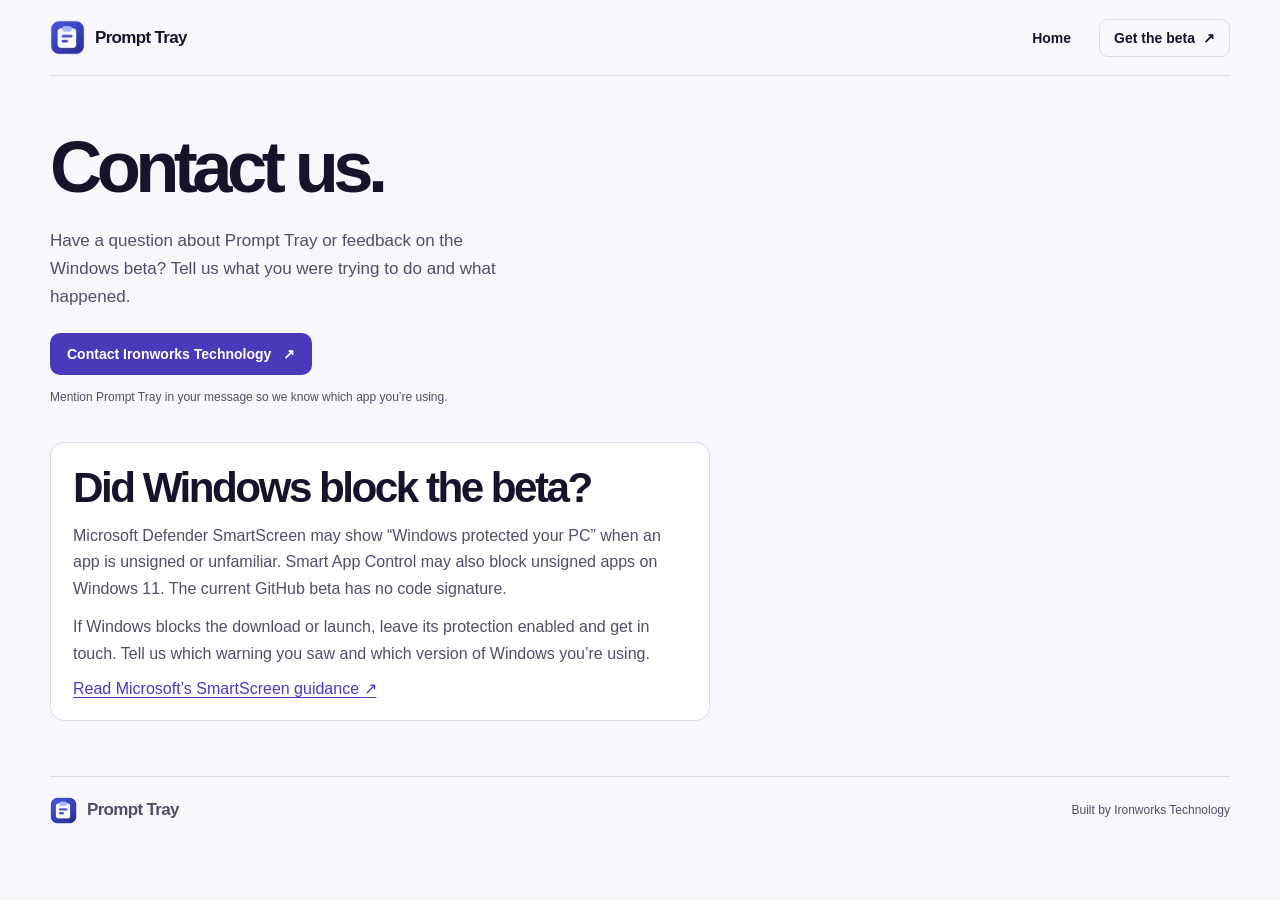
==== docs/contact/index.html @ 01319935 "Add Prompt Tray contact and download help" ====
<!doctype html>
<html lang="en">
<head>
  <meta charset="utf-8">
  <meta name="viewport" content="width=device-width, initial-scale=1">
  <meta name="description" content="Contact Ironworks Technology about Prompt Tray or get help with Windows beta download warnings.">
  <title>Contact Prompt Tray | Ironworks Technology</title>
  <link rel="icon" href="../icon.png">
  <link rel="stylesheet" href="../styles.css">
</head>
<body>
  <a class="skip" href="#main">Skip to content</a>
  <header class="nav wrap">
    <a class="brand" href="../"><img src="../icon.png" alt="" width="35" height="35">Prompt Tray</a>
    <nav aria-label="Main navigation"><a href="../">Home</a><a class="nav-download" href="../#download">Get the beta <span aria-hidden="true">↗</span></a></nav>
  </header>
  <main id="main" class="wrap contact">
    <h1>Contact us.</h1>
    <p class="intro">Have a question about Prompt Tray or feedback on the Windows beta? Tell us what you were trying to do and what happened.</p>
    <a class="button primary" href="https://www.ironworkstechnology.com/contact">Contact Ironworks Technology <span aria-hidden="true">↗</span></a>
    <p class="fine">Mention Prompt Tray in your message so we know which app you’re using.</p>
    <section class="contact-help" id="windows-warning">
      <h2>Did Windows block the beta?</h2>
      <p>Microsoft Defender SmartScreen may show “Windows protected your PC” when an app is unsigned or unfamiliar. Smart App Control may also block unsigned apps on Windows 11. The current GitHub beta has no code signature.</p>
      <p>If Windows blocks the download or launch, leave its protection enabled and get in touch. Tell us which warning you saw and which version of Windows you’re using.</p>
      <a href="https://learn.microsoft.com/windows/apps/package-and-deploy/smartscreen-reputation">Read Microsoft’s SmartScreen guidance <span aria-hidden="true">↗</span></a>
    </section>
  </main>
  <footer class="site-footer wrap"><a class="brand" href="../"><img src="../icon.png" alt="" width="27" height="27">Prompt Tray</a><a href="https://www.ironworkstechnology.com/">Built by Ironworks Technology</a></footer>
</body>
</html>
---- docs/styles.css ----
:root{color-scheme:light;--ink:#17132b;--sub:#544c68;--brand:#4b39bc;--paper:#f8f7fc;--line:#ded9eb;--lav:#eee9ff;--mono:"Space Mono",monospace;font-family:Manrope,"Segoe UI",sans-serif;color:var(--ink);background:var(--paper);scroll-behavior:smooth}
*{box-sizing:border-box}body{margin:0}a{color:inherit;text-decoration:none}button,input{font:inherit}button,a,summary{touch-action:manipulation}button{cursor:pointer}img{display:block}h1,h2,h3,p{margin:0}p{line-height:1.65}section[id],div[id="demo"]{scroll-margin-top:22px}:focus-visible{outline:3px solid #7357e5;outline-offset:4px}.wrap{width:min(1180px,calc(100% - 80px));margin-inline:auto}.skip{position:absolute;left:16px;top:8px;padding:10px;background:white;transform:translateY(-180%);z-index:2}.skip:focus{transform:none}
.nav{height:76px;display:flex;align-items:center;justify-content:space-between;border-bottom:1px solid var(--line)}.brand{display:inline-flex;align-items:center;gap:10px;font-size:17px;font-weight:800;letter-spacing:-.04em}.nav nav{display:flex;align-items:center;gap:28px;font-size:14px;font-weight:700}.nav nav a:hover,.text-link:hover{color:var(--brand)}.nav-download{display:flex;gap:8px;align-items:center;border:1px solid var(--line);border-radius:9px;padding:10px 14px}
.hero{padding-block:70px 64px;display:grid;grid-template-columns:.93fr 1.07fr;gap:52px;align-items:center}.platform{display:flex;align-items:center;gap:9px;color:var(--brand);font:12px var(--mono);margin-bottom:18px}.platform span{background:#7259e7;width:8px;height:8px;border-radius:50%}h1{font-size:clamp(47px,5.65vw,80px);line-height:1.01;letter-spacing:-.077em;font-weight:800;max-width:620px}h1 em{font-style:normal;color:var(--brand)}.intro{max-width:450px;color:var(--sub);font-size:17px;margin-top:23px}.hero-actions{display:flex;flex-wrap:wrap;align-items:center;gap:15px 20px;margin-top:26px}.button{display:inline-flex;align-items:center;justify-content:center;gap:12px;border-radius:10px;padding:13px 17px;font-size:14px;font-weight:800;white-space:nowrap}.primary{background:var(--brand);color:white}.primary:hover{background:#382694}.text-link{font-size:14px;font-weight:800}.fine{font-size:12px;color:var(--sub);margin-top:13px}
.hero-stage{isolation:isolate;position:relative;overflow:hidden;min-width:0;display:grid;justify-items:center;align-content:center;gap:20px;padding:22px clamp(18px,4vw,44px);min-height:440px;background:radial-gradient(ellipse at 8% 2%,#d9cbff 0%,transparent 61%),radial-gradient(ellipse at 83% 96%,#e5dcff 0%,transparent 64%),#eee9fc;border:1px solid #ded5fc;border-radius:24px}.hero-stage:before{content:"";position:absolute;inset:0;z-index:-1;background:radial-gradient(#a491dc 1px,transparent 1px) 0 0/20px 20px;opacity:.36}.stage-label{justify-self:start;font:11px var(--mono);color:#4f3b91;letter-spacing:.075em}.launcher{width:100%;max-width:475px;background:#fff;border:1px solid #e4ddf8;border-radius:15px;overflow:hidden;box-shadow:0 18px 44px #412d8540;color:#211939}.launcher-title{display:flex;align-items:center;gap:8px;padding:10px 14px;font-size:12px;border-bottom:1px solid #efebf6}.window-controls{margin-left:auto;color:#776b95;font-size:14px}.search{margin:12px 12px 6px;display:flex;align-items:center;gap:11px;background:#f7f4fc;padding:9px 12px;border:1px solid #e3dcee;border-radius:8px}.search:focus-within{outline:2px solid #7357e5}.search input{width:100%;min-width:0;background:transparent;border:0;outline:none;color:#211939;font-size:14px}.search input::placeholder{color:#645977}.magnifier{border:1.6px solid #695a87;border-radius:50%;width:11px;height:11px;position:relative;flex:none;margin-right:2px}.magnifier:after{content:"";position:absolute;right:-4px;bottom:-3px;width:5px;height:1.6px;background:#695a87;transform:rotate(45deg)}
.results{min-height:174px;display:grid;align-content:start;gap:2px;padding:0 8px 5px}.result{width:100%;display:grid;grid-template-columns:auto minmax(0,1fr) auto;gap:9px;align-items:center;text-align:left;border:0;border-radius:7px;padding:6px 8px;background:white;color:#261d40;min-height:41px}.result:hover,.result[aria-pressed="true"]{background:#eee8ff}.result-icon{display:grid;place-items:center;width:24px;height:24px;border-radius:6px;background:#f4efff;color:#4b39bc;font:12px var(--mono)}.result strong,.result small{display:block;overflow-wrap:anywhere}.result strong{font-size:12px}.result small,.category{font-size:10px;color:#615673}.category{padding-left:4px}.empty{padding:14px;font-size:13px;color:var(--sub)}.launcher-actions{display:flex;align-items:center;gap:8px;padding:9px 12px;border-top:1px solid #efebf6;background:#faf8fe;min-height:47px}.launcher-actions button{border:0;padding:6px 8px;background:var(--brand);color:white;border-radius:6px;font-size:11px;font-weight:800}.launcher-actions button:disabled{opacity:.5;cursor:default}#demo-status{flex:1;font-size:11px;color:var(--sub);overflow-wrap:anywhere}.launcher-actions kbd,.shortcut kbd{font:11px var(--mono);border-radius:5px;border:1px solid #ddd3f3;background:#fff;padding:4px 6px;color:#342567}.shortcut{display:flex;align-items:center;gap:7px;flex-wrap:wrap;color:#4e3b77;font-size:11px}.shortcut-label{margin-left:4px}
.workflow{border-top:1px solid var(--line);padding-block:44px 52px}.section-intro{display:flex;justify-content:space-between;align-items:end;gap:24px;margin-bottom:25px}h2{font-size:clamp(27px,3.3vw,44px);line-height:1.09;letter-spacing:-.06em;font-weight:800}.section-intro h2{max-width:540px}.section-intro p,.details p{color:var(--sub);max-width:345px;font-size:14px}.steps{display:grid;grid-template-columns:repeat(3,1fr);gap:14px}.steps article{padding:20px;background:#fff;border:1px solid var(--line);border-radius:14px}.step-mark{display:grid;place-items:center;width:35px;height:35px;background:var(--lav);border-radius:9px;color:var(--brand);font-size:22px}.steps h3{font-size:19px;letter-spacing:-.04em;margin-block:12px 4px}.steps p{color:var(--sub);font-size:14px}kbd,code{font:12px var(--mono)}
.details{display:grid;grid-template-columns:1fr 1fr;gap:40px;border-top:1px solid var(--line);padding-block:40px}.details h2{margin-bottom:12px}.questions details{border-bottom:1px solid var(--line);padding:11px 0}.questions summary{font-weight:800;font-size:14px;cursor:pointer}.questions p{margin-top:8px;max-width:100%}.questions code{overflow-wrap:anywhere}.download{padding-block:10px 38px}.download-box{display:grid;grid-template-columns:auto minmax(0,1fr) auto;align-items:center;gap:12px 18px;background:#eae4fd;border:1px solid #dfd6f8;border-radius:17px;padding:24px}.download h2{font-size:clamp(24px,2.7vw,34px);margin-bottom:5px}.download p{font-size:13px;color:var(--sub)}.download-note{grid-column:2/-1}.site-footer{border-top:1px solid var(--line);padding-block:20px;display:flex;justify-content:space-between;align-items:center;color:var(--sub);font-size:12px}
@media(max-width:1000px){.wrap{width:calc(100% - 52px)}.hero{gap:27px}.hero-stage{min-height:408px}}
@media(max-width:760px){.wrap{width:calc(100% - 36px)}.hero,.details{grid-template-columns:1fr}.hero{padding-block:40px 34px;gap:26px}.intro{font-size:16px}.hero-stage{min-height:0;padding-block:18px}.section-intro{display:grid;gap:10px}.steps{grid-template-columns:1fr}.download-box{grid-template-columns:auto minmax(0,1fr);padding:16px}.download-box .button,.download-note{grid-column:1/-1;justify-self:start}.download-box img{width:46px;height:46px}}
@media(max-width:410px){.nav nav{gap:10px}.nav nav>.workflow-link{display:none}.category{display:none}.result{grid-template-columns:auto minmax(0,1fr)}.hero-actions{gap:10px}}
@media(prefers-reduced-motion:reduce){:root{scroll-behavior:auto}}
.contact {
  padding-block: 55px;
}
.contact .button {
  margin-top: 22px;
}
.contact-help {
  max-width: 660px;
  margin-top: 34px;
  padding: 22px;
  border: 1px solid var(--line);
  border-radius: 14px;
  background: white;
}
.contact-help p {
  margin-block: 12px;
  color: var(--sub);
}
.contact-help a, .download-note a {
  color: var(--brand);
  text-decoration: underline;
  text-underline-offset: 3px;
}
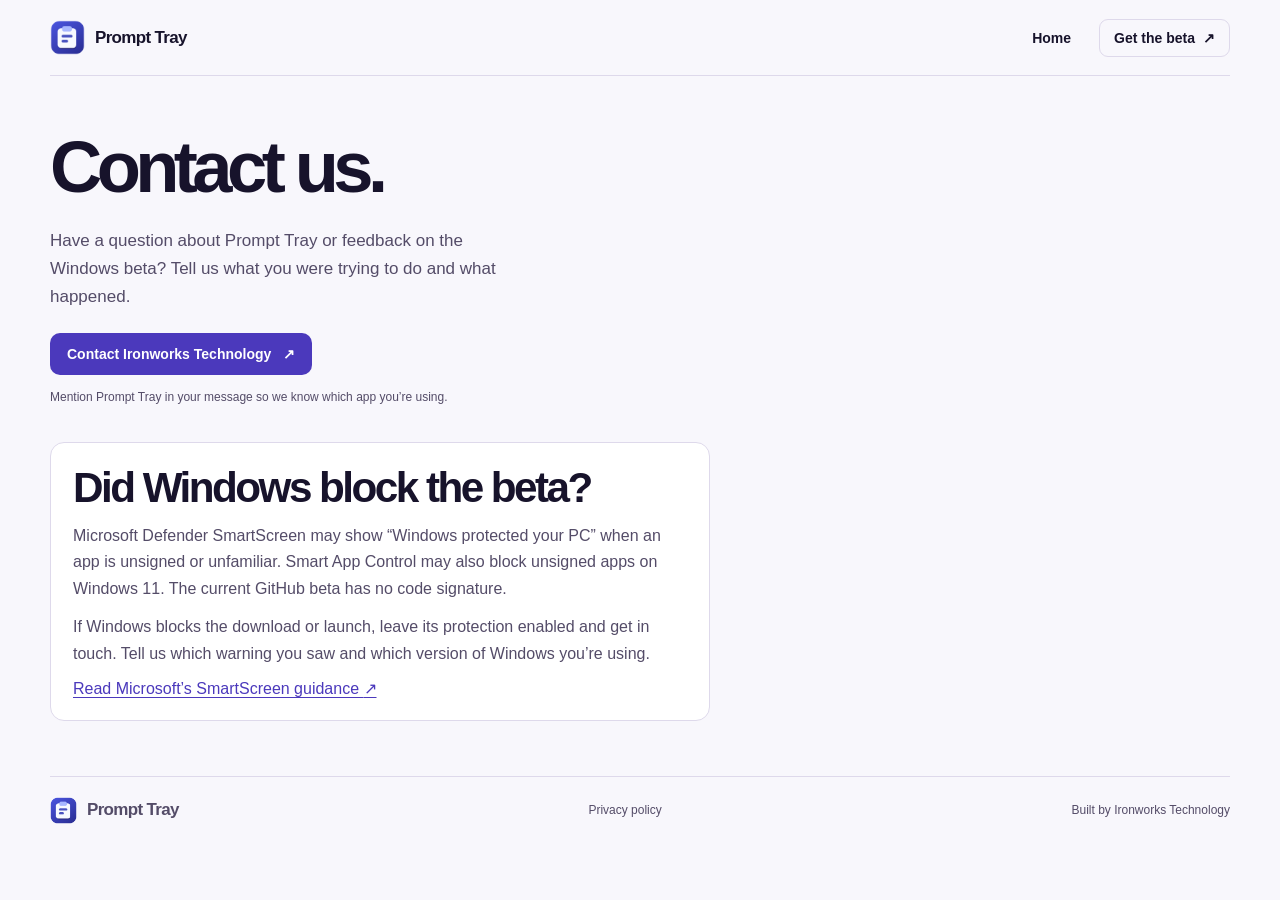
==== commit 35353e93: "Publish Prompt Tray privacy policy" ====
--- a/docs/contact/index.html
+++ b/docs/contact/index.html
@@ -26,6 +26,6 @@
       <a href="https://learn.microsoft.com/windows/apps/package-and-deploy/smartscreen-reputation">Read Microsoft’s SmartScreen guidance <span aria-hidden="true">↗</span></a>
     </section>
   </main>
-  <footer class="site-footer wrap"><a class="brand" href="../"><img src="../icon.png" alt="" width="27" height="27">Prompt Tray</a><a href="https://www.ironworkstechnology.com/">Built by Ironworks Technology</a></footer>
+  <footer class="site-footer wrap"><a class="brand" href="../"><img src="../icon.png" alt="" width="27" height="27">Prompt Tray</a><a href="../privacy/">Privacy policy</a><a href="https://www.ironworkstechnology.com/">Built by Ironworks Technology</a></footer>
 </body>
 </html>
--- a/docs/styles.css
+++ b/docs/styles.css
@@ -33,3 +33,10 @@
   text-decoration: underline;
   text-underline-offset: 3px;
 }
+.site-footer {
+  flex-wrap: wrap;
+  gap: 12px 20px;
+}
+.contact-help code {
+  overflow-wrap: anywhere;
+}
